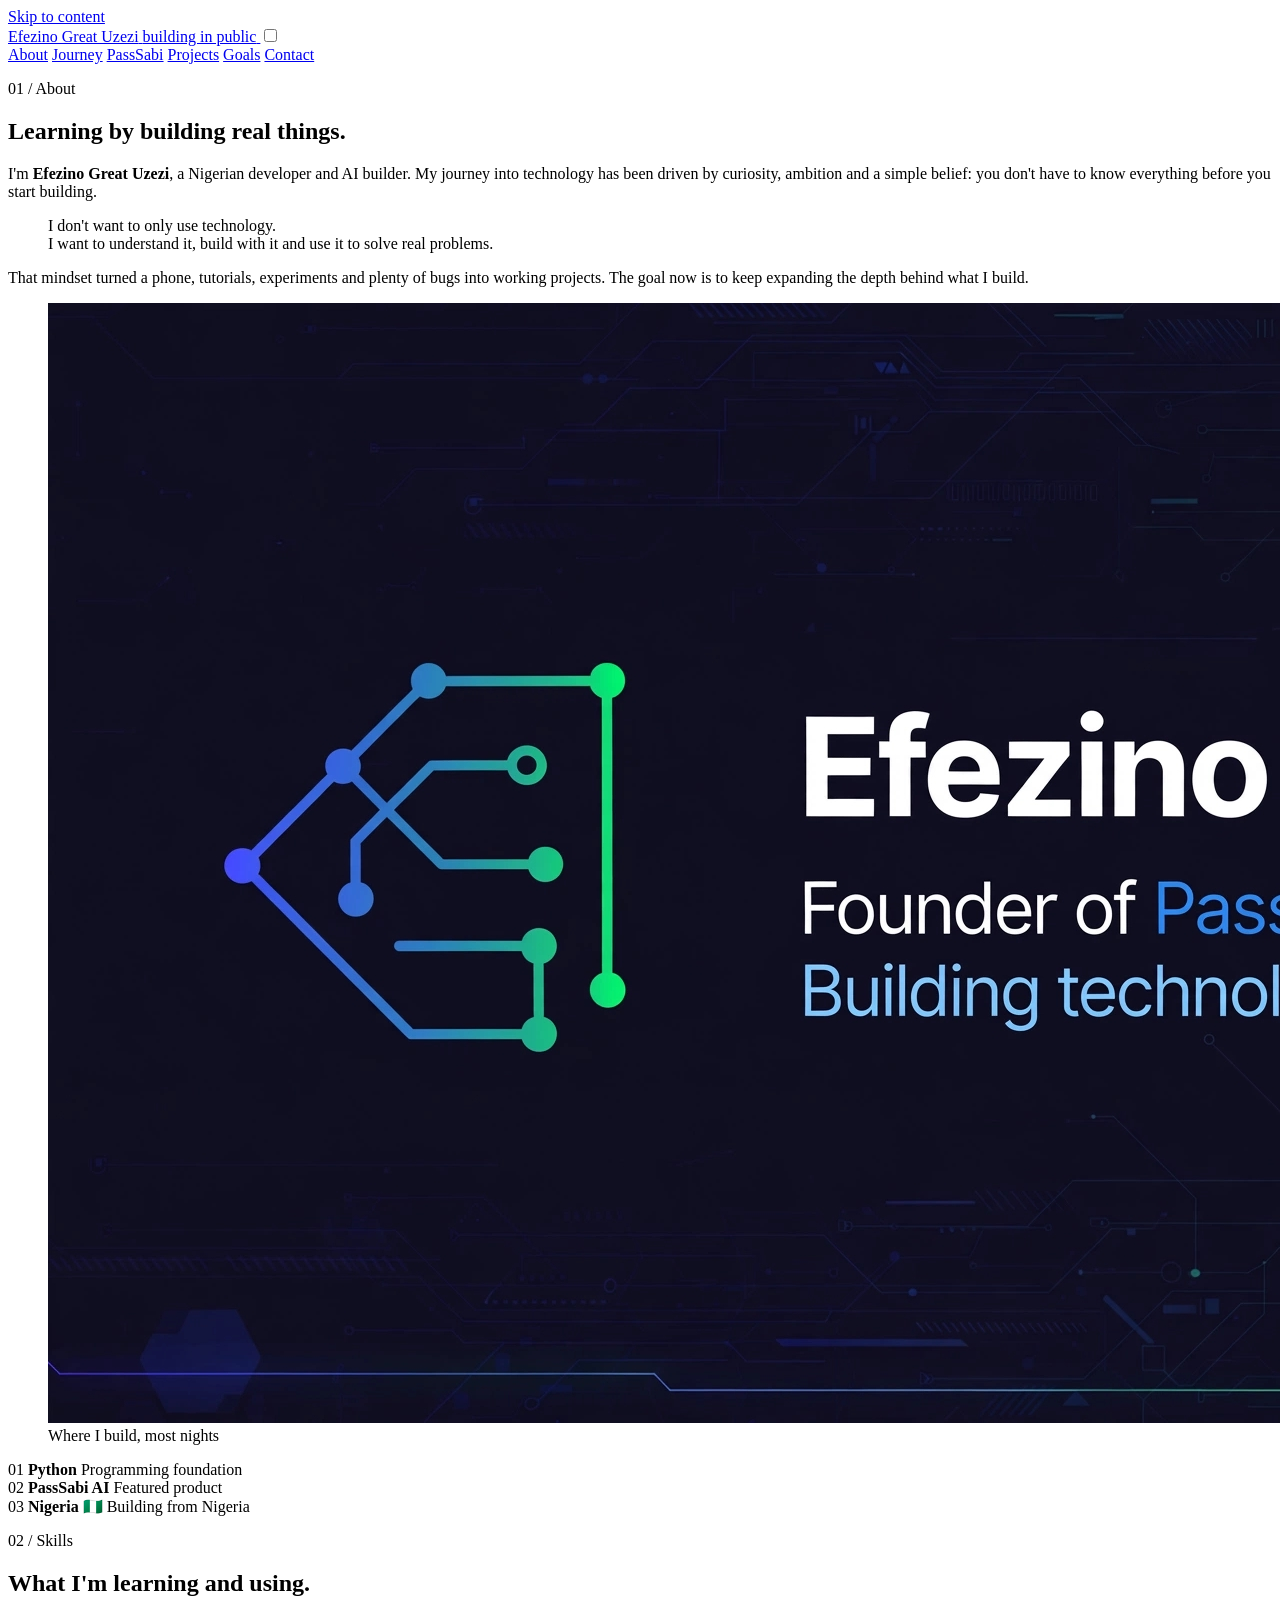
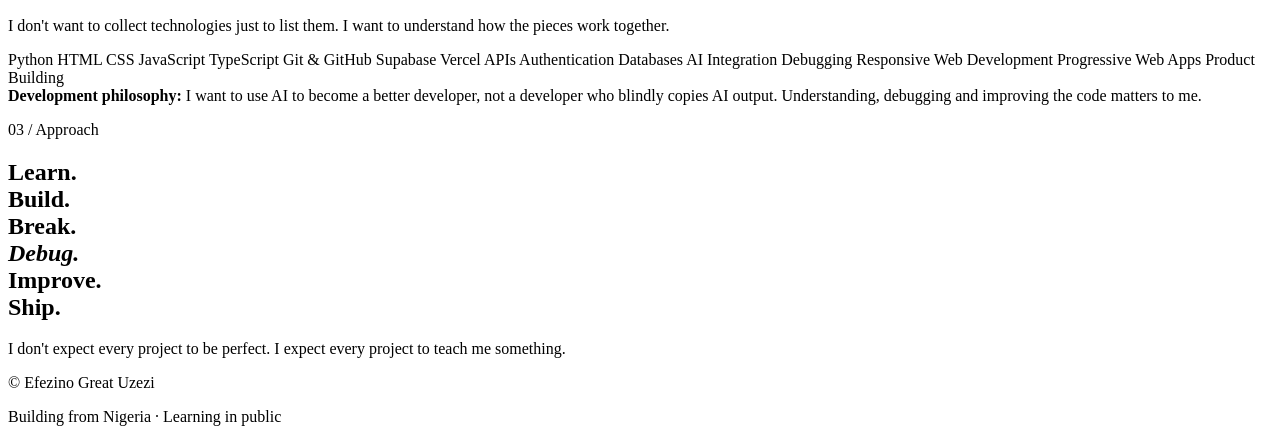
==== about.html @ 4ece75af "Add files via upload" ====
<!DOCTYPE html>
<html lang="en">
<head>
  <meta charset="UTF-8" />
  <meta name="viewport" content="width=device-width, initial-scale=1.0" />

  <title>About | Efezino Great Uzezi</title>

  <meta name="description" content="Who Efezino Great Uzezi is, what he's learning, and how he approaches building software." />
  <meta name="author" content="Efezino Great Uzezi" />
  <meta name="google-site-verification" content="Mf2dahPoH0BTtR7LbX8cLjKeB5iDqpVoZl4-OnSvenU" />

  <meta property="og:title" content="About | Efezino Great Uzezi" />
  <meta property="og:description" content="Who Efezino Great Uzezi is, what he's learning, and how he approaches building software." />
  <meta property="og:type" content="website" />

  <meta name="theme-color" content="#090a0a" />

  <link rel="icon" href="passsabi-icon.jpg" />

  <link rel="preconnect" href="https://fonts.googleapis.com" />
  <link rel="preconnect" href="https://fonts.gstatic.com" crossorigin />
  <link
    href="https://fonts.googleapis.com/css2?family=Inter:wght@400;500;600&family=Space+Grotesk:wght@500;600;700&display=swap"
    rel="stylesheet"
  />

  <!-- Global design system -->
  <link rel="stylesheet" href="css/variables.css" />
  <link rel="stylesheet" href="css/reset.css" />
  <link rel="stylesheet" href="css/base.css" />

  <!-- Component styles -->
  <link rel="stylesheet" href="css/header.css" />
  <link rel="stylesheet" href="css/hero.css" />
  <link rel="stylesheet" href="css/about.css" />
  <link rel="stylesheet" href="css/skills.css" />
  <link rel="stylesheet" href="css/journey.css" />
  <link rel="stylesheet" href="css/passsabi.css" />
  <link rel="stylesheet" href="css/projects.css" />
  <link rel="stylesheet" href="css/goals.css" />
  <link rel="stylesheet" href="css/philosophy.css" />
  <link rel="stylesheet" href="css/contact.css" />
  <link rel="stylesheet" href="css/footer.css" />
  <link rel="stylesheet" href="css/home.css" />
  <link rel="stylesheet" href="css/responsive.css" />
</head>
<body>
  <a class="skip-link" href="#main-content">Skip to content</a>

  <!-- ==================================================
       SITE HEADER
  =================================================== -->
  <header class="site-header">
    <div class="container header-inner">
      <a class="site-brand" href="index.html">
        <span class="site-brand__name">Efezino Great Uzezi</span>
        <span class="site-brand__status">building in public</span>
      </a>

      <input type="checkbox" id="nav-toggle" class="nav-toggle-input" />
      <label for="nav-toggle" class="menu-toggle" aria-label="Toggle navigation">
        <span></span><span></span>
      </label>

      <nav class="site-nav" aria-label="Primary navigation">
      <a href="about.html" class="is-active">About</a>
      <a href="journey.html">Journey</a>
      <a href="passsabi.html">PassSabi</a>
      <a href="projects.html">Projects</a>
      <a href="goals.html">Goals</a>
      <a href="contact.html">Contact</a>
      </nav>
    </div>
  </header>

  <main id="main-content">

    <section id="about" class="section about-section" aria-labelledby="about-title">
      <div class="container">
        <div class="section-heading">
          <p class="section-kicker">01 / About</p>
          <h2 id="about-title">Learning by building real things.</h2>
        </div>

        <div class="about__grid">
          <div class="about__copy">
            <p>
              I'm <strong>Efezino Great Uzezi</strong>, a Nigerian developer and AI builder.
              My journey into technology has been driven by curiosity, ambition and a simple belief:
              you don't have to know everything before you start building.
            </p>

            <blockquote>
              I don't want to only use technology.<br />
              I want to understand it, build with it and use it to solve real problems.
            </blockquote>

            <p>
              That mindset turned a phone, tutorials, experiments and plenty of bugs into working projects.
              The goal now is to keep expanding the depth behind what I build.
            </p>
          </div>

          <div class="about__side">
            <figure class="about__photo">
              <img src="banner.jpg" alt="Efezino's desk setup - laptop, keyboard and phone, where PassSabi AI gets built" />
              <figcaption>Where I build, most nights</figcaption>
            </figure>

            <div class="stats-grid" aria-label="Quick facts">
              <article class="stat-card">
                <span class="stat-card__number">01</span>
                <strong>Python</strong>
                <span>Programming foundation</span>
              </article>
              <article class="stat-card">
                <span class="stat-card__number">02</span>
                <strong>PassSabi AI</strong>
                <span>Featured product</span>
              </article>
              <article class="stat-card">
                <span class="stat-card__number">03</span>
                <strong>Nigeria 🇳🇬</strong>
                <span>Building from Nigeria</span>
              </article>
            </div>
          </div>
        </div>
      </div>
    </section>

    <section id="skills" class="section skills-section" aria-labelledby="skills-title">
      <div class="container">
        <div class="section-heading">
          <p class="section-kicker">02 / Skills</p>
          <h2 id="skills-title">What I'm learning and using.</h2>
          <p class="section-intro">
            I don't want to collect technologies just to list them. I want to understand how the pieces work together.
          </p>
        </div>

        <div class="skill-list">
          <span class="skill-tag">Python</span>
          <span class="skill-tag">HTML</span>
          <span class="skill-tag">CSS</span>
          <span class="skill-tag">JavaScript</span>
          <span class="skill-tag">TypeScript</span>
          <span class="skill-tag">Git &amp; GitHub</span>
          <span class="skill-tag">Supabase</span>
          <span class="skill-tag">Vercel</span>
          <span class="skill-tag">APIs</span>
          <span class="skill-tag">Authentication</span>
          <span class="skill-tag">Databases</span>
          <span class="skill-tag">AI Integration</span>
          <span class="skill-tag">Debugging</span>
          <span class="skill-tag">Responsive Web Development</span>
          <span class="skill-tag">Progressive Web Apps</span>
          <span class="skill-tag">Product Building</span>
        </div>

        <div class="learning-note">
          <strong>Development philosophy:</strong>
          I want to use AI to become a better developer, not a developer who blindly copies AI output.
          Understanding, debugging and improving the code matters to me.
        </div>
      </div>
    </section>

    <section id="philosophy" class="section philosophy-section" aria-labelledby="philosophy-title">
      <div class="container philosophy__inner">
        <p class="section-kicker">03 / Approach</p>
        <h2 id="philosophy-title" class="philosophy__quote">
          Learn.<br />
          <span>Build.</span><br />
          Break.<br />
          <em>Debug.</em><br />
          Improve.<br />
          <strong>Ship.</strong>
        </h2>
        <p class="philosophy__note">
          I don't expect every project to be perfect. I expect every project to teach me something.
        </p>
      </div>
    </section>
  </main>

  <!-- ==================================================
       FOOTER
  =================================================== -->
  <footer class="site-footer">
    <div class="container footer-inner">
      <p>&copy; <span data-current-year></span> Efezino Great Uzezi</p>
      <p>Building from Nigeria &middot; Learning in public</p>
    </div>
  </footer>

  <script src="js/main.js"></script>
</body>
</html>
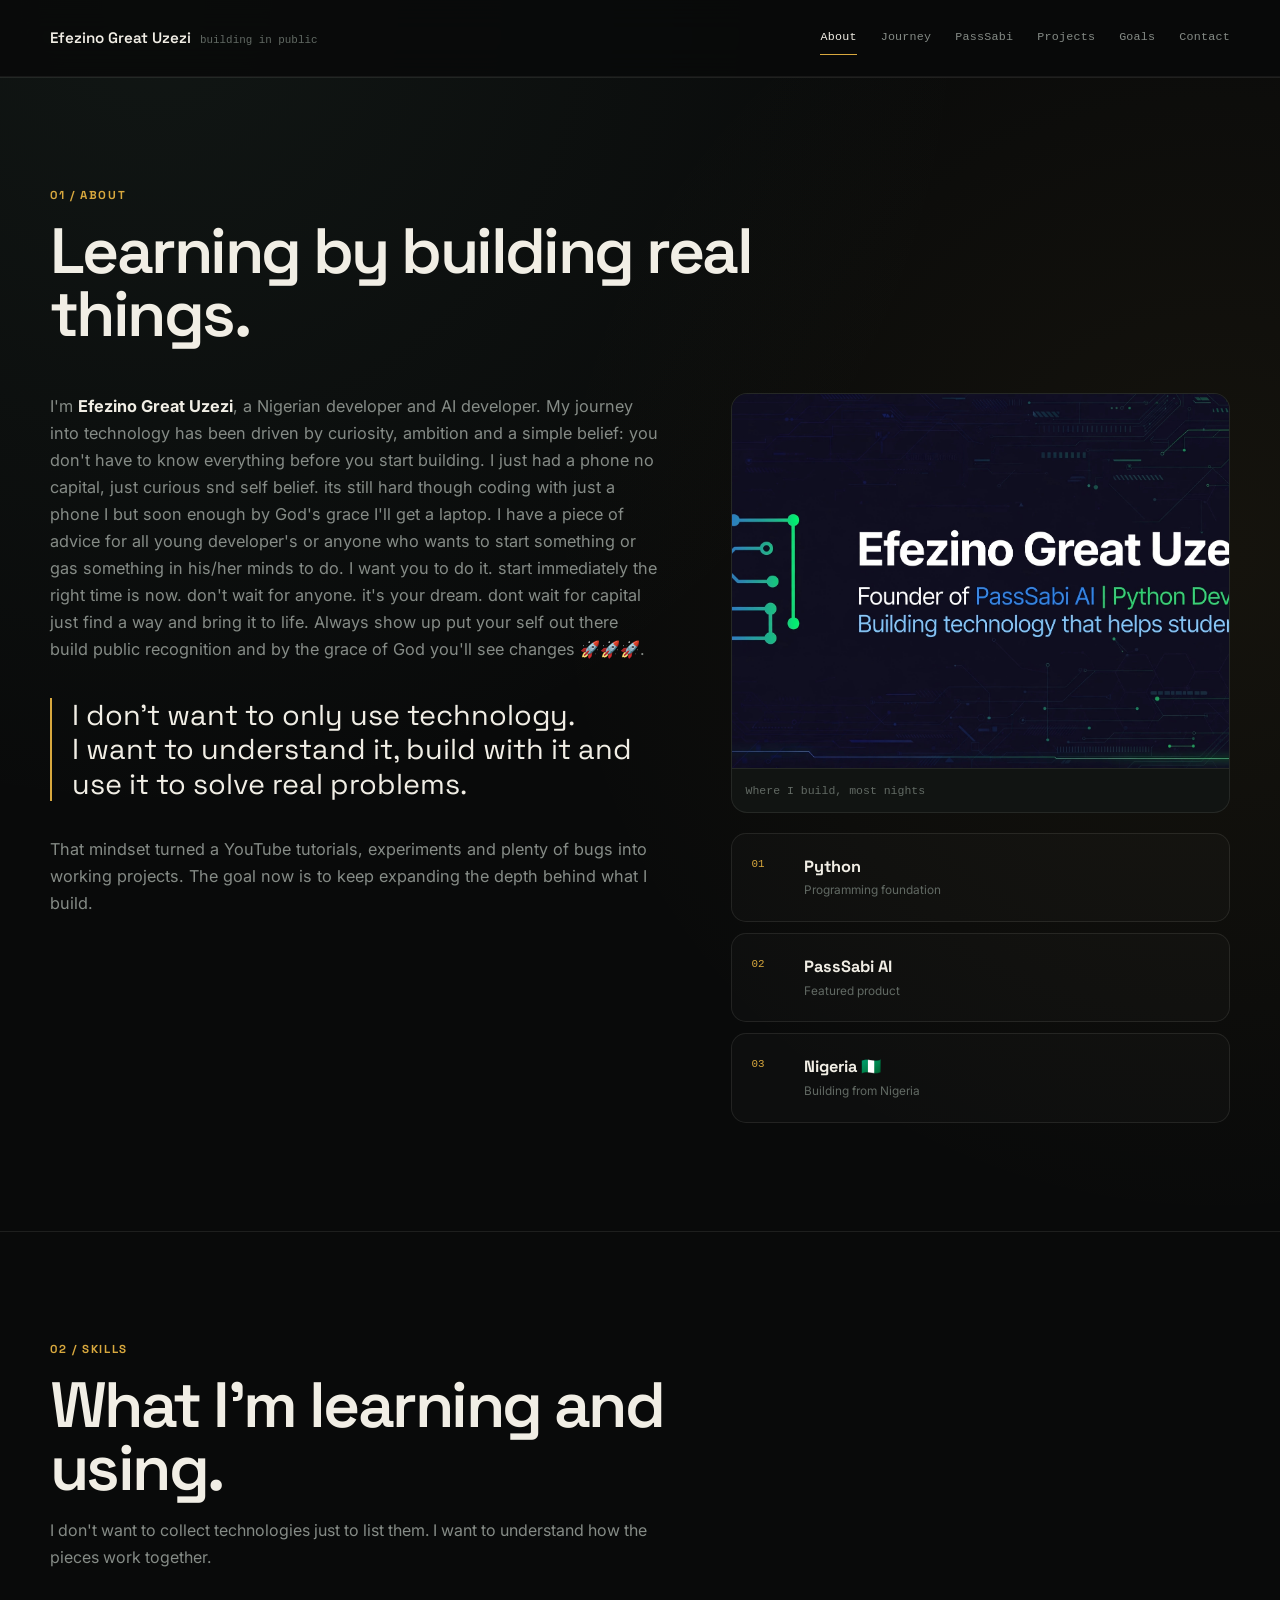
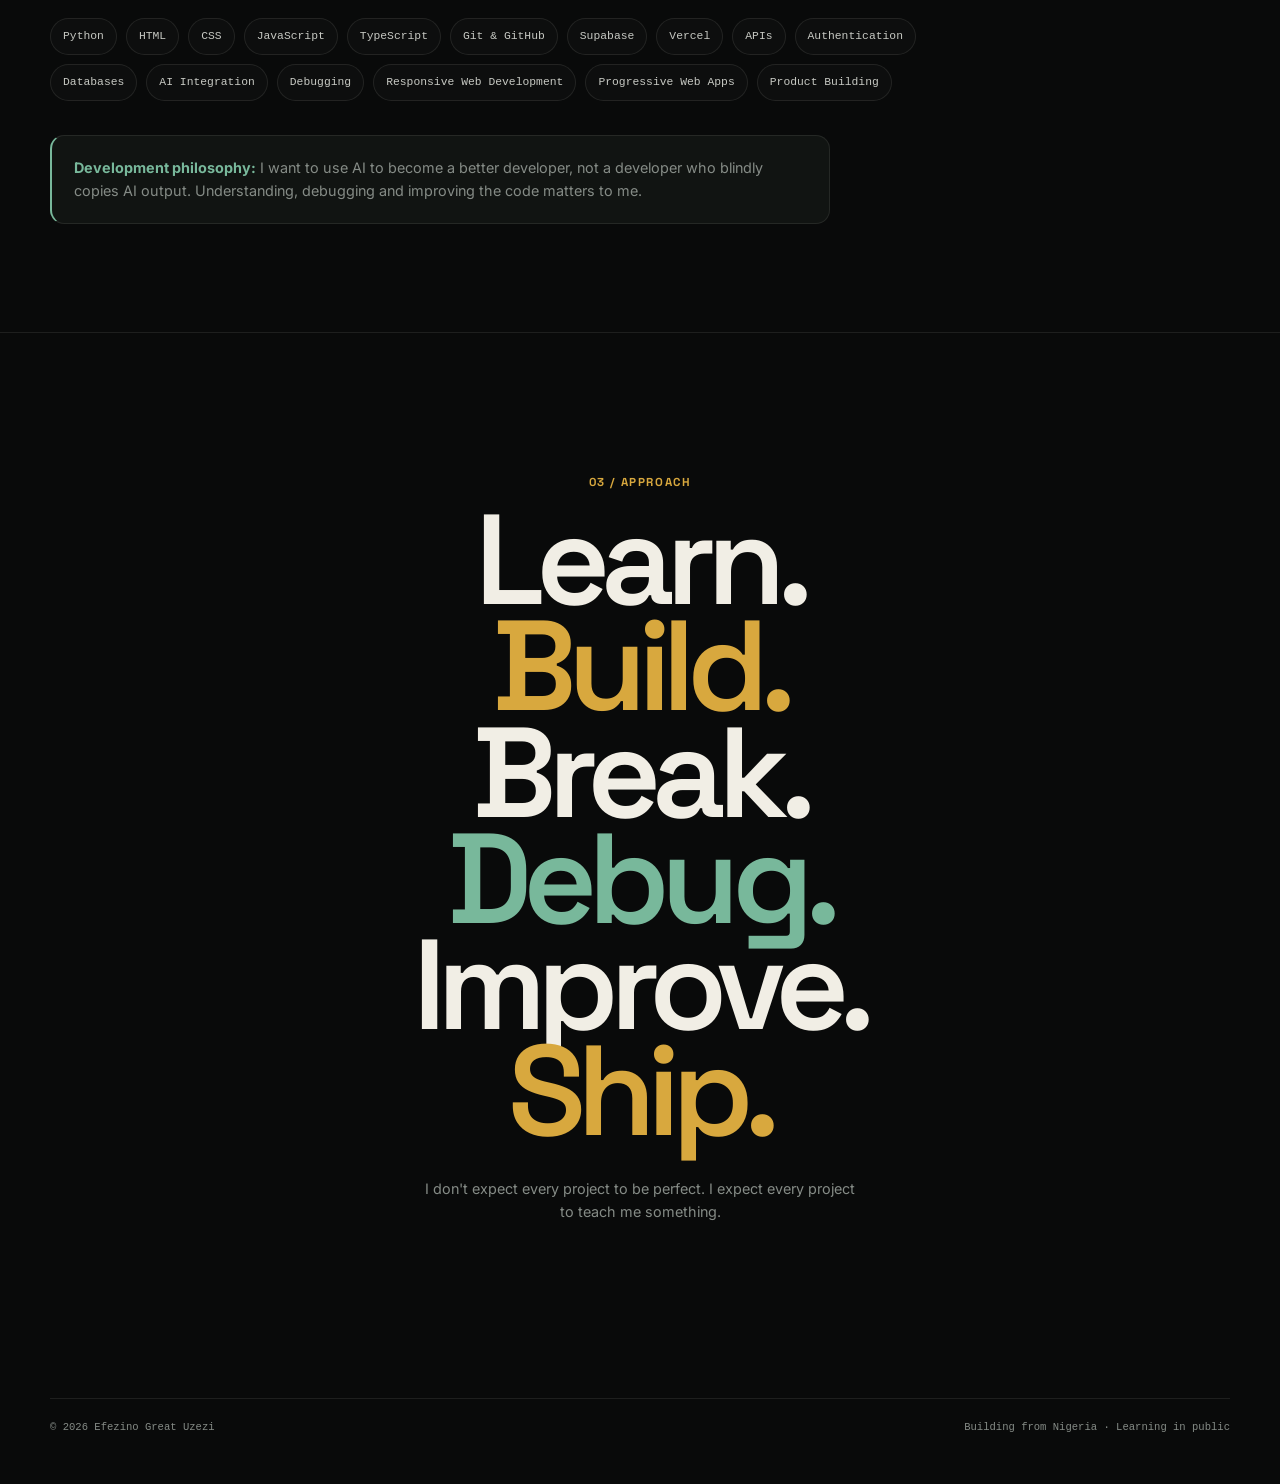
==== commit fee14b25: "Update about.html" ====
--- a/about.html
+++ b/about.html
@@ -86,9 +86,16 @@
         <div class="about__grid">
           <div class="about__copy">
             <p>
-              I'm <strong>Efezino Great Uzezi</strong>, a Nigerian developer and AI builder.
+              I'm <strong>Efezino Great Uzezi</strong>, a Nigerian developer and AI developer.
               My journey into technology has been driven by curiosity, ambition and a simple belief:
-              you don't have to know everything before you start building.
+              you don't have to know everything before you start building. I just had a phone no 
+              capital, just curious snd self belief. its still hard though coding with just a phone 
+              I but soon enough by God's grace I'll get a laptop. I have a piece of advice for all 
+              young developer's or anyone who wants to start something or gas something in his/her
+              minds to do. I want you to do it. start immediately the right time is now.
+              don't wait for anyone. it's your dream. dont wait for capital just find a way and
+              bring it to life. Always show up put your self out there build public recognition 
+              and by the grace of God you'll see changes 🚀🚀🚀.
             </p>
 
             <blockquote>
@@ -97,7 +104,7 @@
             </blockquote>
 
             <p>
-              That mindset turned a phone, tutorials, experiments and plenty of bugs into working projects.
+              That mindset turned a YouTube tutorials, experiments and plenty of bugs into working projects.
               The goal now is to keep expanding the depth behind what I build.
             </p>
           </div>
--- a/css/variables.css
+++ b/css/variables.css
@@ -0,0 +1,31 @@
+:root {
+  --bg: #090a0a;
+  --bg-soft: #0d0f0e;
+  --surface: #111412;
+  --surface-2: #171a18;
+  --surface-3: #1c211e;
+
+  --text: #f1eee5;
+  --text-soft: #c7c9c3;
+  --muted: #858b86;
+  --muted-2: #626a64;
+
+  --accent: #d8a83e;
+  --accent-bright: #e8bc5a;
+  --accent-soft: rgba(216, 168, 62, 0.12);
+  --green: #78b89b;
+  --green-soft: rgba(120, 184, 155, 0.12);
+
+  --border: rgba(241, 238, 229, 0.09);
+  --border-strong: rgba(241, 238, 229, 0.16);
+  --shadow: rgba(0, 0, 0, 0.45);
+
+  --container: 1180px;
+  --gutter: 28px;
+  --radius-sm: 10px;
+  --radius-md: 16px;
+  --radius-lg: 24px;
+  --radius-xl: 32px;
+
+  --ease: cubic-bezier(0.22, 1, 0.36, 1);
+}
--- a/css/base.css
+++ b/css/base.css
@@ -0,0 +1,204 @@
+body {
+  min-width: 320px;
+  overflow-x: hidden;
+  background:
+    radial-gradient(circle at 12% 0%, rgba(120, 184, 155, 0.07), transparent 25%),
+    radial-gradient(circle at 95% 18%, rgba(216, 168, 62, 0.06), transparent 24%),
+    var(--bg);
+  color: var(--text);
+  font-family: "Inter", sans-serif;
+  line-height: 1.65;
+  -webkit-font-smoothing: antialiased;
+  text-rendering: optimizeLegibility;
+}
+
+body::before {
+  content: "";
+  position: fixed;
+  inset: 0;
+  pointer-events: none;
+  opacity: 0.035;
+  background-image:
+    linear-gradient(rgba(255, 255, 255, 0.08) 1px, transparent 1px),
+    linear-gradient(90deg, rgba(255, 255, 255, 0.08) 1px, transparent 1px);
+  background-size: 42px 42px;
+  mask-image: linear-gradient(to bottom, black, transparent 70%);
+  z-index: -1;
+}
+
+body,
+button,
+a {
+  cursor: default;
+}
+
+a,
+button {
+  cursor: pointer;
+}
+
+h1,
+h2,
+h3,
+h4,
+.site-brand__name,
+.section-kicker,
+.eyebrow,
+.hero__role,
+.project-label,
+.roadmap-card span,
+.project-card__number,
+.philosophy__quote {
+  font-family: "Space Grotesk", sans-serif;
+}
+
+h1,
+h2,
+h3,
+h4 {
+  color: var(--text);
+  font-weight: 600;
+  letter-spacing: -0.04em;
+}
+
+p {
+  color: var(--muted);
+}
+
+.container {
+  width: min(calc(100% - (var(--gutter) * 2)), var(--container));
+  margin-inline: auto;
+}
+
+.section {
+  position: relative;
+  padding-block: 108px;
+  border-top: 1px solid var(--border);
+}
+
+.section-heading {
+  max-width: 760px;
+  margin-bottom: 48px;
+}
+
+.section-kicker {
+  margin-bottom: 15px;
+  color: var(--accent);
+  font-size: 0.72rem;
+  font-weight: 700;
+  letter-spacing: 0.14em;
+  text-transform: uppercase;
+}
+
+.section-heading h2 {
+  font-size: clamp(2.2rem, 5vw, 4.5rem);
+  line-height: 0.98;
+}
+
+.section-intro {
+  max-width: 62ch;
+  margin-top: 18px;
+  font-size: 1rem;
+}
+
+.button-row {
+  display: flex;
+  flex-wrap: wrap;
+  gap: 12px;
+  margin-top: 30px;
+}
+
+.button {
+  display: inline-flex;
+  min-height: 48px;
+  align-items: center;
+  justify-content: center;
+  padding: 0 19px;
+  border: 1px solid transparent;
+  border-radius: 12px;
+  text-decoration: none;
+  font-size: 0.88rem;
+  font-weight: 600;
+  transition:
+    transform 180ms var(--ease),
+    border-color 180ms ease,
+    background 180ms ease,
+    color 180ms ease;
+}
+
+.button:hover {
+  transform: translateY(-2px);
+}
+
+.button--primary {
+  background: var(--accent);
+  color: #161107;
+}
+
+.button--primary:hover {
+  background: var(--accent-bright);
+}
+
+.button--ghost {
+  border-color: var(--border-strong);
+  color: var(--text-soft);
+  background: rgba(255, 255, 255, 0.015);
+}
+
+.button--ghost:hover {
+  border-color: rgba(241, 238, 229, 0.3);
+  color: var(--text);
+  background: rgba(255, 255, 255, 0.03);
+}
+
+.skip-link {
+  position: fixed;
+  top: 12px;
+  left: 12px;
+  z-index: 1000;
+  transform: translateY(-150%);
+  padding: 10px 14px;
+  border-radius: 10px;
+  background: var(--accent);
+  color: #161107;
+  text-decoration: none;
+  font-weight: 700;
+  transition: transform 180ms ease;
+}
+
+.skip-link:focus {
+  transform: translateY(0);
+}
+
+.reveal {
+  opacity: 0;
+  transform: translateY(16px);
+  animation: reveal-up 800ms var(--ease) forwards;
+}
+
+.reveal--delay {
+  animation-delay: 120ms;
+}
+
+@keyframes reveal-up {
+  to {
+    opacity: 1;
+    transform: translateY(0);
+  }
+}
+
+@media (prefers-reduced-motion: reduce) {
+  html {
+    scroll-behavior: auto;
+  }
+
+  .reveal {
+    opacity: 1;
+    transform: none;
+    animation: none;
+  }
+
+  .button {
+    transition: none;
+  }
+}
--- a/css/header.css
+++ b/css/header.css
@@ -0,0 +1,145 @@
+/* ==================================================
+   SITE HEADER
+   Nav uses a checkbox + label (no JavaScript) so the
+   mobile menu can never break due to a script failing
+   to load.
+================================================== */
+
+.site-header {
+  position: sticky;
+  top: 0;
+  z-index: 100;
+  border-bottom: 1px solid rgba(241, 238, 229, 0.06);
+  background: rgba(9, 10, 10, 0.86);
+  backdrop-filter: blur(16px);
+}
+
+.header-inner {
+  position: relative;
+  min-height: 76px;
+  display: flex;
+  flex-wrap: wrap;
+  align-items: center;
+  justify-content: space-between;
+  gap: 14px 20px;
+  padding-block: 14px;
+}
+
+.site-brand {
+  display: inline-flex;
+  min-width: 0;
+  align-items: baseline;
+  gap: 9px;
+  color: var(--text);
+  text-decoration: none;
+}
+
+.site-brand__name {
+  font-size: 0.95rem;
+  font-weight: 600;
+  white-space: nowrap;
+}
+
+.site-brand__status {
+  color: var(--muted-2);
+  font-family: ui-monospace, SFMono-Regular, Menlo, monospace;
+  font-size: 0.68rem;
+  white-space: nowrap;
+}
+
+.site-nav {
+  display: flex;
+  align-items: center;
+  gap: 24px;
+}
+
+.site-nav a {
+  position: relative;
+  color: var(--muted);
+  text-decoration: none;
+  font-family: ui-monospace, SFMono-Regular, Menlo, monospace;
+  font-size: 0.73rem;
+  letter-spacing: 0.02em;
+  transition: color 180ms ease;
+  white-space: nowrap;
+}
+
+.site-nav a::after {
+  content: "";
+  position: absolute;
+  right: 0;
+  bottom: -7px;
+  left: 0;
+  height: 1px;
+  transform: scaleX(0);
+  transform-origin: left;
+  background: var(--accent);
+  transition: transform 180ms var(--ease);
+}
+
+.site-nav a:hover,
+.site-nav a.is-active {
+  color: var(--text);
+}
+
+.site-nav a:hover::after,
+.site-nav a.is-active::after {
+  transform: scaleX(1);
+}
+
+/* Checkbox driving the mobile menu — visually hidden,
+   still focusable/operable for keyboard + screen readers. */
+.nav-toggle-input {
+  position: absolute;
+  width: 1px;
+  height: 1px;
+  overflow: hidden;
+  clip: rect(0, 0, 0, 0);
+  white-space: nowrap;
+}
+
+.menu-toggle {
+  display: none;
+  align-items: center;
+  justify-content: center;
+  width: 44px;
+  height: 44px;
+  border: 1px solid var(--border-strong);
+  border-radius: 10px;
+  background: var(--surface);
+  cursor: pointer;
+}
+
+.menu-toggle span {
+  display: block;
+  width: 18px;
+  height: 1px;
+  background: var(--text);
+  transition: transform 180ms var(--ease), opacity 180ms ease;
+}
+
+.menu-toggle span + span {
+  margin-top: 5px;
+}
+
+.nav-toggle-input:focus-visible + .menu-toggle {
+  outline: 2px solid var(--accent);
+  outline-offset: 2px;
+}
+
+/* Shown only on the homepage. "Home" has no nav link of its own,
+   so this gives the same current-page indicator the other six
+   nav items already get via .site-nav a.is-active. */
+.site-brand.is-home {
+  position: relative;
+}
+
+.site-brand.is-home::after {
+  content: "";
+  position: absolute;
+  right: 0;
+  bottom: -9px;
+  left: 0;
+  height: 1px;
+  background: var(--accent);
+}
--- a/css/hero.css
+++ b/css/hero.css
@@ -0,0 +1,151 @@
+.hero {
+  min-height: calc(100vh - 76px);
+  display: flex;
+  align-items: center;
+  padding-block: 88px 110px;
+}
+
+.hero__grid {
+  display: grid;
+  grid-template-columns: minmax(0, 1.1fr) minmax(340px, 0.9fr);
+  gap: clamp(50px, 8vw, 110px);
+  align-items: center;
+}
+
+.eyebrow {
+  display: inline-flex;
+  align-items: center;
+  gap: 9px;
+  margin-bottom: 22px;
+  color: var(--muted);
+  font-size: 0.72rem;
+  font-weight: 600;
+  letter-spacing: 0.13em;
+  text-transform: uppercase;
+}
+
+.eyebrow__dot {
+  width: 7px;
+  height: 7px;
+  border-radius: 999px;
+  background: var(--green);
+  box-shadow: 0 0 0 5px var(--green-soft);
+}
+
+.hero__title {
+  max-width: 900px;
+  font-size: clamp(4rem, 9vw, 8.4rem);
+  line-height: 0.88;
+}
+
+.hero__title span {
+  color: var(--accent);
+}
+
+.hero__role {
+  margin-top: 24px;
+  color: var(--green);
+  font-size: clamp(0.9rem, 2vw, 1.08rem);
+  font-weight: 500;
+}
+
+.hero__lede {
+  max-width: 63ch;
+  margin-top: 17px;
+  font-size: 1.02rem;
+}
+
+.hero__visual {
+  justify-self: end;
+  width: min(100%, 430px);
+}
+
+.hero__label {
+  margin-bottom: 11px;
+  color: var(--muted-2);
+  font-family: ui-monospace, SFMono-Regular, Menlo, monospace;
+  font-size: 0.64rem;
+  letter-spacing: 0.14em;
+}
+
+.device-card {
+  position: relative;
+  overflow: hidden;
+  border: 1px solid var(--border-strong);
+  border-radius: 26px;
+  background:
+    linear-gradient(155deg, rgba(255, 255, 255, 0.045), transparent 42%),
+    var(--surface);
+  box-shadow: 0 30px 90px -36px var(--shadow);
+  transform: rotate(1.5deg);
+}
+
+.device-card::before {
+  content: "";
+  position: absolute;
+  inset: 0;
+  background: radial-gradient(circle at 95% 5%, rgba(216, 168, 62, 0.12), transparent 28%);
+  pointer-events: none;
+}
+
+.device-card__topbar,
+.device-card__footer {
+  display: flex;
+  align-items: center;
+  justify-content: space-between;
+  gap: 12px;
+  padding: 16px 18px;
+  border-bottom: 1px solid var(--border);
+  font-family: ui-monospace, SFMono-Regular, Menlo, monospace;
+  font-size: 0.67rem;
+}
+
+.device-card__footer {
+  border-top: 1px solid var(--border);
+  border-bottom: 0;
+  color: var(--muted);
+}
+
+.device-card__dot {
+  width: 8px;
+  height: 8px;
+  margin-right: auto;
+  border-radius: 50%;
+  background: var(--green);
+  box-shadow: 0 0 12px rgba(120, 184, 155, 0.4);
+}
+
+.device-card__live {
+  color: var(--accent);
+}
+
+.device-card__screen {
+  min-height: 390px;
+  display: flex;
+  flex-direction: column;
+  justify-content: center;
+  gap: 11px;
+  padding: 34px 24px;
+  background:
+    linear-gradient(rgba(255, 255, 255, 0.02) 1px, transparent 1px),
+    var(--surface-2);
+  background-size: 100% 42px;
+}
+
+.chat-message {
+  width: fit-content;
+  max-width: 83%;
+  padding: 11px 13px;
+  border: 1px solid var(--border);
+  border-radius: 14px;
+  background: var(--surface-3);
+  color: var(--text-soft);
+  font-size: 0.78rem;
+}
+
+.chat-message--user {
+  margin-left: auto;
+  border-color: rgba(216, 168, 62, 0.28);
+  background: var(--accent-soft);
+  color: var(--accent-bright);
+}
--- a/css/about.css
+++ b/css/about.css
@@ -0,0 +1,92 @@
+.about__grid {
+  display: grid;
+  grid-template-columns: minmax(0, 1.1fr) minmax(320px, 0.9fr);
+  gap: 70px;
+  align-items: start;
+}
+
+.about__copy p {
+  max-width: 66ch;
+  font-size: 1.02rem;
+}
+
+.about__copy p + p {
+  margin-top: 20px;
+}
+
+.about__copy strong {
+  color: var(--text);
+}
+
+.about__copy blockquote {
+  max-width: 58ch;
+  margin: 35px 0;
+  padding-left: 20px;
+  border-left: 2px solid var(--accent);
+  color: var(--text);
+  font-family: "Space Grotesk", sans-serif;
+  font-size: clamp(1.3rem, 2.5vw, 1.8rem);
+  line-height: 1.2;
+}
+
+.about__side {
+  display: grid;
+  gap: 20px;
+}
+
+.about__photo {
+  margin: 0;
+  overflow: hidden;
+  border: 1px solid var(--border);
+  border-radius: 16px;
+  background: var(--surface);
+}
+
+.about__photo img {
+  display: block;
+  width: 100%;
+  aspect-ratio: 4 / 3;
+  object-fit: cover;
+}
+
+.about__photo figcaption {
+  padding: 12px 14px;
+  border-top: 1px solid var(--border);
+  color: var(--muted-2);
+  font-family: ui-monospace, SFMono-Regular, Menlo, monospace;
+  font-size: 0.72rem;
+}
+
+.stats-grid {
+  display: grid;
+  gap: 11px;
+}
+
+.stat-card {
+  display: grid;
+  grid-template-columns: 38px 1fr;
+  column-gap: 14px;
+  row-gap: 1px;
+  padding: 20px;
+  border: 1px solid var(--border);
+  border-radius: 15px;
+  background: rgba(255, 255, 255, 0.018);
+}
+
+.stat-card__number {
+  grid-row: 1 / span 2;
+  color: var(--accent);
+  font-family: ui-monospace, SFMono-Regular, Menlo, monospace;
+  font-size: 0.68rem;
+  padding-top: 2px;
+}
+
+.stat-card strong {
+  font-family: "Space Grotesk", sans-serif;
+  font-size: 1.02rem;
+}
+
+.stat-card > span:last-child {
+  color: var(--muted-2);
+  font-size: 0.74rem;
+}
--- a/css/skills.css
+++ b/css/skills.css
@@ -0,0 +1,42 @@
+.skill-list {
+  display: flex;
+  flex-wrap: wrap;
+  gap: 9px;
+  max-width: 920px;
+}
+
+.skill-tag {
+  padding: 8px 12px;
+  border: 1px solid var(--border);
+  border-radius: 999px;
+  background: rgba(255, 255, 255, 0.018);
+  color: var(--text-soft);
+  font-family: ui-monospace, SFMono-Regular, Menlo, monospace;
+  font-size: 0.71rem;
+  transition:
+    border-color 180ms ease,
+    color 180ms ease,
+    background 180ms ease;
+}
+
+.skill-tag:hover {
+  border-color: rgba(216, 168, 62, 0.38);
+  background: var(--accent-soft);
+  color: var(--accent-bright);
+}
+
+.learning-note {
+  max-width: 780px;
+  margin-top: 34px;
+  padding: 20px 22px;
+  border: 1px solid var(--border);
+  border-left: 2px solid var(--green);
+  border-radius: 14px;
+  background: var(--surface);
+  color: var(--muted);
+  font-size: 0.9rem;
+}
+
+.learning-note strong {
+  color: var(--green);
+}
--- a/css/journey.css
+++ b/css/journey.css
@@ -0,0 +1,80 @@
+.journey__photo {
+  max-width: 380px;
+  margin: 0 0 36px;
+  overflow: hidden;
+  border: 1px solid var(--border);
+  border-radius: 16px;
+  background: var(--surface);
+}
+
+.journey__photo img {
+  display: block;
+  width: 100%;
+}
+
+.journey__photo figcaption {
+  padding: 11px 14px;
+  border-top: 1px solid var(--border);
+  color: var(--muted-2);
+  font-family: ui-monospace, SFMono-Regular, Menlo, monospace;
+  font-size: 0.7rem;
+}
+
+.timeline {
+  position: relative;
+  max-width: 900px;
+}
+
+.timeline::before {
+  content: "";
+  position: absolute;
+  top: 6px;
+  bottom: 6px;
+  left: 19px;
+  width: 1px;
+  background: var(--border);
+}
+
+.timeline-item {
+  position: relative;
+  display: grid;
+  grid-template-columns: 40px 1fr;
+  gap: 22px;
+  padding-bottom: 40px;
+}
+
+.timeline-item:last-child {
+  padding-bottom: 0;
+}
+
+.timeline-item__number {
+  position: relative;
+  z-index: 1;
+  width: 40px;
+  height: 40px;
+  display: grid;
+  place-items: center;
+  border: 1px solid rgba(216, 168, 62, 0.28);
+  border-radius: 50%;
+  background: var(--bg-soft);
+  color: var(--accent);
+  font-family: ui-monospace, SFMono-Regular, Menlo, monospace;
+  font-size: 0.68rem;
+}
+
+.timeline-item h3 {
+  margin-top: 1px;
+  font-size: 1.05rem;
+  letter-spacing: -0.02em;
+}
+
+.timeline-item p {
+  max-width: 65ch;
+  margin-top: 8px;
+  font-size: 0.9rem;
+}
+
+.timeline--project .timeline-item__number {
+  border-color: rgba(120, 184, 155, 0.25);
+  color: var(--green);
+}
--- a/css/passsabi.css
+++ b/css/passsabi.css
@@ -0,0 +1,186 @@
+.featured-project {
+  position: relative;
+  display: grid;
+  grid-template-columns: minmax(0, 1fr) 260px;
+  gap: 40px;
+  padding: 38px;
+  overflow: hidden;
+  border: 1px solid var(--border-strong);
+  border-radius: var(--radius-lg);
+  background:
+    radial-gradient(circle at 90% 10%, rgba(120, 184, 155, 0.10), transparent 23%),
+    linear-gradient(145deg, #121614, #0c0f0e);
+}
+
+.featured-project::after {
+  content: "";
+  position: absolute;
+  right: -80px;
+  bottom: -100px;
+  width: 280px;
+  height: 280px;
+  border-radius: 50%;
+  background: radial-gradient(circle, rgba(216, 168, 62, 0.12), transparent 68%);
+  pointer-events: none;
+}
+
+.featured-project__content {
+  position: relative;
+  z-index: 1;
+}
+
+.project-label {
+  color: var(--green);
+  font-size: 0.68rem;
+  font-weight: 700;
+  letter-spacing: 0.11em;
+}
+
+.featured-project h3 {
+  margin-top: 12px;
+  font-size: clamp(2.2rem, 5vw, 4rem);
+  line-height: 0.95;
+}
+
+.featured-project h3 + p {
+  margin-top: 10px;
+  color: var(--accent-bright);
+  font-family: "Space Grotesk", sans-serif;
+}
+
+.featured-project__content > p:not(.project-label) {
+  max-width: 64ch;
+  margin-top: 15px;
+}
+
+.skill-list--compact {
+  margin-top: 24px;
+}
+
+.featured-project__mark {
+  display: grid;
+  place-items: center;
+  align-self: center;
+  min-height: 220px;
+  padding: 24px;
+  border: 1px solid rgba(216, 168, 62, 0.2);
+  border-radius: 24px;
+  background:
+    radial-gradient(circle at 30% 25%, rgba(120, 184, 155, 0.18), transparent 32%),
+    linear-gradient(145deg, rgba(216, 168, 62, 0.08), transparent 60%),
+    var(--surface-2);
+}
+
+.featured-project__mark img {
+  width: 140px;
+  height: 140px;
+  object-fit: cover;
+  border-radius: 22px;
+  box-shadow: 0 20px 45px rgba(0, 0, 0, 0.35);
+}
+
+.showcase-grid {
+  display: grid;
+  grid-template-columns: repeat(2, minmax(0, 1fr));
+  gap: 20px;
+  margin-top: 26px;
+}
+
+.showcase-card {
+  margin: 0;
+}
+
+.showcase-card__image-wrap {
+  overflow: hidden;
+  padding: 8px;
+  border: 1px solid var(--border-strong);
+  border-radius: 22px;
+  background: var(--surface);
+  box-shadow: 0 24px 60px -36px var(--shadow);
+}
+
+.showcase-card img {
+  width: 100%;
+  height: auto;
+  border-radius: 15px;
+  transition: transform 600ms var(--ease);
+}
+
+.showcase-card:hover img {
+  transform: scale(1.018);
+}
+
+.showcase-card figcaption {
+  display: flex;
+  flex-direction: column;
+  gap: 3px;
+  margin-top: 12px;
+}
+
+.showcase-card figcaption strong {
+  color: var(--text);
+  font-family: "Space Grotesk", sans-serif;
+  font-size: 0.92rem;
+}
+
+.showcase-card figcaption span {
+  color: var(--muted-2);
+  font-size: 0.76rem;
+}
+
+.roadmap-block {
+  margin-top: 64px;
+}
+
+.roadmap-block__heading h3 {
+  margin-top: 6px;
+  font-size: 1.5rem;
+}
+
+.roadmap-grid {
+  display: grid;
+  grid-template-columns: repeat(2, minmax(0, 1fr));
+  gap: 12px;
+  margin-top: 23px;
+}
+
+.roadmap-card {
+  padding: 22px;
+  border: 1px solid var(--border);
+  border-radius: 15px;
+  background: rgba(255, 255, 255, 0.018);
+}
+
+.roadmap-card span {
+  display: inline-block;
+  color: var(--muted-2);
+  font-size: 0.64rem;
+  font-weight: 700;
+  letter-spacing: 0.12em;
+}
+
+.roadmap-card h4 {
+  margin-top: 13px;
+  font-size: 1rem;
+}
+
+.roadmap-card p {
+  margin-top: 7px;
+  font-size: 0.82rem;
+}
+
+.roadmap-card--shipped {
+  border-color: rgba(120, 184, 155, 0.22);
+}
+
+.roadmap-card--shipped span {
+  color: var(--green);
+}
+
+.roadmap-card--progress {
+  border-color: rgba(216, 168, 62, 0.22);
+}
+
+.roadmap-card--progress span {
+  color: var(--accent);
+}
--- a/css/projects.css
+++ b/css/projects.css
@@ -0,0 +1,58 @@
+.projects-grid {
+  display: grid;
+  grid-template-columns: repeat(3, minmax(0, 1fr));
+  gap: 12px;
+}
+
+.project-card {
+  display: flex;
+  min-height: 290px;
+  flex-direction: column;
+  justify-content: space-between;
+  padding: 25px;
+  border: 1px solid var(--border);
+  border-radius: 17px;
+  background: rgba(255, 255, 255, 0.016);
+  transition:
+    transform 200ms var(--ease),
+    border-color 200ms ease,
+    background 200ms ease;
+}
+
+.project-card:hover {
+  transform: translateY(-5px);
+  border-color: var(--border-strong);
+  background: rgba(255, 255, 255, 0.025);
+}
+
+.project-card__number {
+  color: var(--accent);
+  font-size: 0.66rem;
+  font-weight: 700;
+  letter-spacing: 0.11em;
+}
+
+.project-card h3 {
+  margin-top: 16px;
+  font-size: 1.35rem;
+}
+
+.project-card p:not(.project-card__number) {
+  margin-top: 9px;
+  font-size: 0.84rem;
+}
+
+.project-card a {
+  display: inline-flex;
+  align-items: center;
+  gap: 6px;
+  margin-top: 24px;
+  color: var(--green);
+  text-decoration: none;
+  font-size: 0.78rem;
+  font-weight: 600;
+}
+
+.project-card a:hover {
+  color: var(--text);
+}
--- a/css/goals.css
+++ b/css/goals.css
@@ -0,0 +1,30 @@
+.goals-grid {
+  display: grid;
+  grid-template-columns: repeat(2, minmax(0, 1fr));
+  gap: 12px;
+}
+
+.goal-card {
+  min-height: 190px;
+  padding: 24px;
+  border: 1px solid var(--border);
+  border-radius: 16px;
+  background: var(--surface);
+}
+
+.goal-card span {
+  color: var(--accent);
+  font-family: ui-monospace, SFMono-Regular, Menlo, monospace;
+  font-size: 0.65rem;
+}
+
+.goal-card h3 {
+  margin-top: 14px;
+  font-size: 1.08rem;
+}
+
+.goal-card p {
+  max-width: 48ch;
+  margin-top: 8px;
+  font-size: 0.84rem;
+}
--- a/css/philosophy.css
+++ b/css/philosophy.css
@@ -0,0 +1,36 @@
+.philosophy-section {
+  overflow: hidden;
+  padding-block: 140px;
+}
+
+.philosophy__inner {
+  text-align: center;
+}
+
+.philosophy__quote {
+  max-width: 980px;
+  margin-inline: auto;
+  font-size: clamp(3.6rem, 10vw, 8.4rem);
+  line-height: 0.83;
+  letter-spacing: -0.07em;
+}
+
+.philosophy__quote span {
+  color: var(--accent);
+}
+
+.philosophy__quote em {
+  color: var(--green);
+  font-style: normal;
+}
+
+.philosophy__quote strong {
+  color: var(--accent);
+  font-weight: inherit;
+}
+
+.philosophy__note {
+  max-width: 48ch;
+  margin: 32px auto 0;
+  font-size: 0.9rem;
+}
--- a/css/contact.css
+++ b/css/contact.css
@@ -0,0 +1,16 @@
+.contact-panel {
+  padding: clamp(28px, 5vw, 48px);
+  border: 1px solid var(--border-strong);
+  border-radius: var(--radius-lg);
+  background:
+    radial-gradient(circle at 95% 5%, rgba(216, 168, 62, 0.08), transparent 25%),
+    linear-gradient(145deg, rgba(255, 255, 255, 0.035), rgba(255, 255, 255, 0.012));
+}
+
+.contact-panel .section-heading {
+  margin-bottom: 0;
+}
+
+.contact-panel .section-heading h2 {
+  max-width: 800px;
+}
--- a/css/footer.css
+++ b/css/footer.css
@@ -0,0 +1,18 @@
+.site-footer {
+  padding-block: 34px 48px;
+}
+
+.footer-inner {
+  display: flex;
+  flex-wrap: wrap;
+  align-items: center;
+  justify-content: space-between;
+  gap: 16px 24px;
+  padding-top: 20px;
+  border-top: 1px solid var(--border);
+}
+
+.footer-inner p {
+  font-family: ui-monospace, SFMono-Regular, Menlo, monospace;
+  font-size: 0.66rem;
+}
--- a/css/home.css
+++ b/css/home.css
@@ -0,0 +1,53 @@
+/* ==================================================
+   HOME — explore grid
+   Card links from the homepage out to each topic page.
+================================================== */
+
+.explore-grid {
+  display: grid;
+  grid-template-columns: repeat(3, 1fr);
+  gap: 14px;
+  margin-top: 34px;
+}
+
+.explore-card {
+  display: flex;
+  flex-direction: column;
+  justify-content: space-between;
+  gap: 22px;
+  min-height: 168px;
+  padding: 24px;
+  border: 1px solid var(--border);
+  border-radius: var(--radius-md);
+  background: rgba(255, 255, 255, 0.02);
+  text-decoration: none;
+  transition: transform 180ms var(--ease), border-color 180ms ease;
+}
+
+.explore-card:hover {
+  transform: translateY(-4px);
+  border-color: var(--border-strong);
+}
+
+.explore-card__number {
+  font-family: ui-monospace, SFMono-Regular, Menlo, monospace;
+  color: var(--accent);
+  font-size: 0.72rem;
+  letter-spacing: 0.06em;
+}
+
+.explore-card h3 {
+  font-size: 1.15rem;
+  color: var(--text);
+}
+
+.explore-card p {
+  margin-top: 6px;
+  font-size: 0.86rem;
+}
+
+.explore-card span.go {
+  font-family: ui-monospace, SFMono-Regular, Menlo, monospace;
+  font-size: 0.78rem;
+  color: var(--green);
+}
--- a/css/responsive.css
+++ b/css/responsive.css
@@ -0,0 +1,177 @@
+@media (max-width: 980px) {
+  :root {
+    --gutter: 22px;
+  }
+
+  .hero {
+    min-height: auto;
+    padding-block: 86px 96px;
+  }
+
+  .hero__grid,
+  .about__grid {
+    grid-template-columns: 1fr;
+  }
+
+  .hero__visual {
+    justify-self: start;
+    width: min(100%, 470px);
+  }
+
+  .featured-project {
+    grid-template-columns: 1fr;
+  }
+
+  .featured-project__mark {
+    min-height: 170px;
+  }
+
+  .projects-grid {
+    grid-template-columns: 1fr;
+  }
+}
+
+@media (max-width: 760px) {
+  .site-brand__status {
+    display: none;
+  }
+
+  .menu-toggle {
+    display: flex;
+  }
+
+  .site-nav {
+    position: absolute;
+    top: calc(100% + 1px);
+    right: var(--gutter);
+    left: var(--gutter);
+    z-index: 99;
+    display: none;
+    flex-direction: column;
+    align-items: stretch;
+    gap: 2px;
+    padding: 8px;
+    border: 1px solid var(--border-strong);
+    border-radius: 14px;
+    background: rgba(14, 16, 15, 0.98);
+    box-shadow: 0 24px 48px -20px var(--shadow);
+  }
+
+  .nav-toggle-input:checked ~ .site-nav {
+    display: flex;
+  }
+
+  .nav-toggle-input:checked ~ .menu-toggle span:first-child {
+    transform: translateY(3px) rotate(45deg);
+  }
+
+  .nav-toggle-input:checked ~ .menu-toggle span:last-child {
+    transform: translateY(-3px) rotate(-45deg);
+  }
+
+  .site-nav a {
+    padding: 13px 12px;
+    border-radius: 9px;
+  }
+
+  .site-nav a:hover {
+    background: rgba(255, 255, 255, 0.03);
+  }
+
+  .site-nav a::after {
+    display: none;
+  }
+
+  .section {
+    padding-block: 82px;
+  }
+
+  .section-heading {
+    margin-bottom: 38px;
+  }
+
+  .showcase-grid,
+  .roadmap-grid,
+  .goals-grid,
+  .explore-grid {
+    grid-template-columns: 1fr;
+  }
+
+  .philosophy-section {
+    padding-block: 105px;
+  }
+}
+
+@media (max-width: 540px) {
+  :root {
+    --gutter: 17px;
+  }
+
+  .site-brand__status {
+    display: none;
+  }
+
+  .hero {
+    padding-block: 68px 78px;
+  }
+
+  .hero__title {
+    font-size: clamp(3.4rem, 18vw, 5rem);
+  }
+
+  .hero__visual {
+    width: 100%;
+  }
+
+  .device-card {
+    transform: none;
+  }
+
+  .button-row {
+    flex-direction: column;
+  }
+
+  .button {
+    width: 100%;
+  }
+
+  .featured-project {
+    padding: 24px;
+  }
+
+  .featured-project__mark {
+    min-height: 130px;
+  }
+
+  .timeline-item {
+    grid-template-columns: 34px 1fr;
+    gap: 15px;
+  }
+
+  .timeline::before {
+    left: 16px;
+  }
+
+  .timeline-item__number {
+    width: 34px;
+    height: 34px;
+    font-size: 0.62rem;
+  }
+
+  .showcase-card__image-wrap {
+    padding: 6px;
+  }
+
+  .showcase-card img {
+    border-radius: 11px;
+  }
+
+  .philosophy__quote {
+    font-size: clamp(3.2rem, 17vw, 5.1rem);
+  }
+
+  .footer-inner {
+    align-items: flex-start;
+    flex-direction: column;
+  }
+}
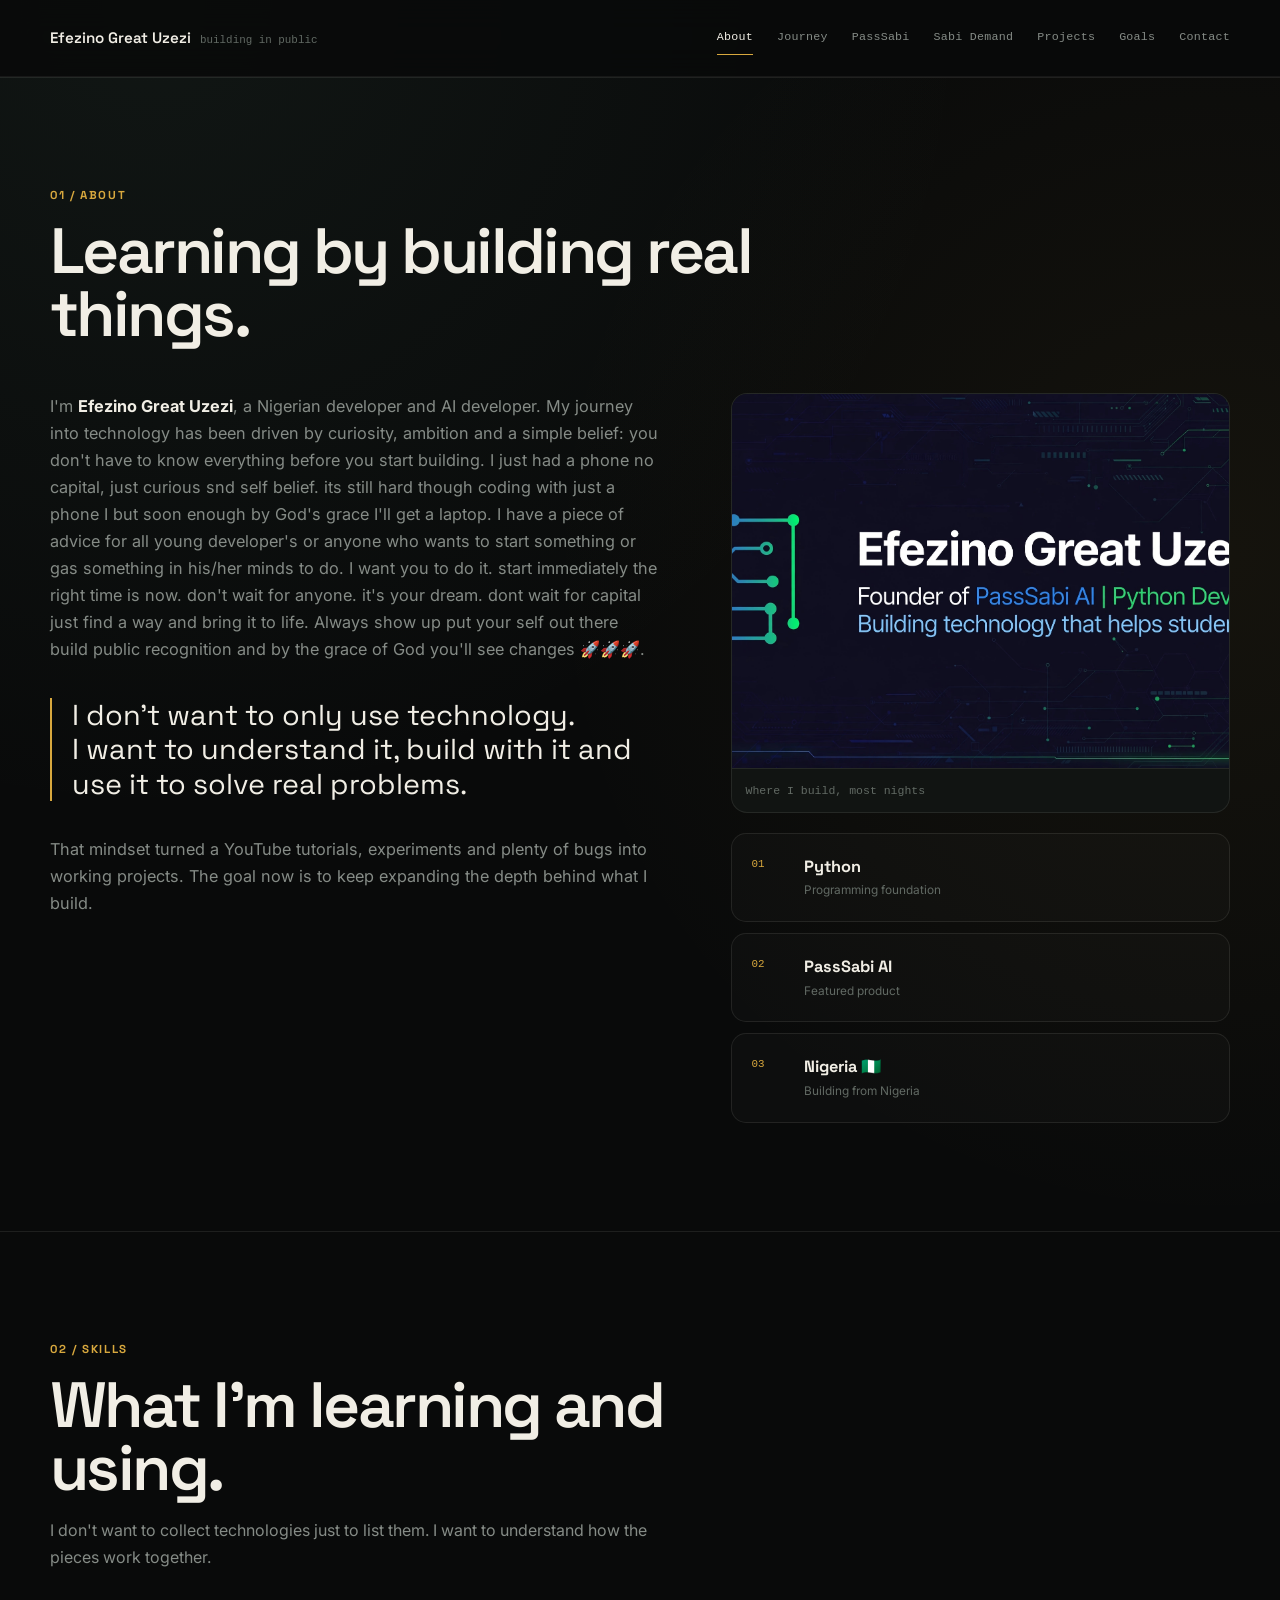
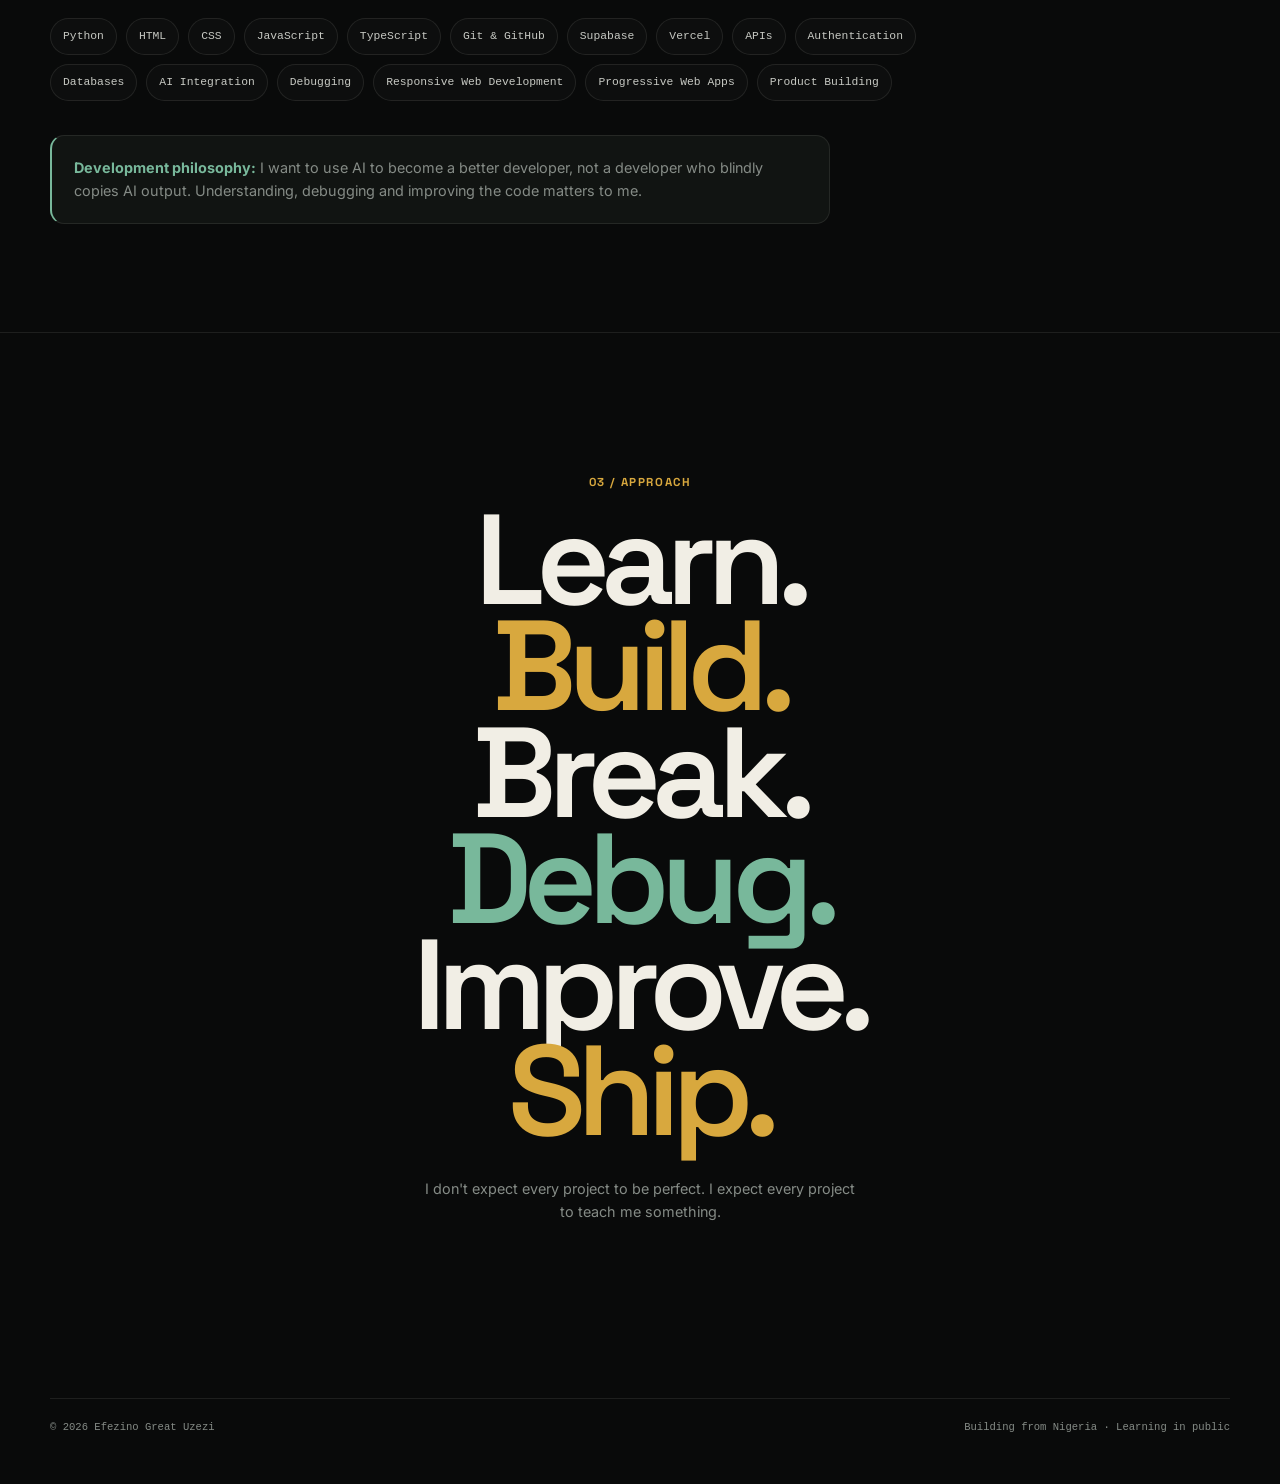
==== commit 92821358: "Add Sabi Demand to portfolio navigation" ====
--- a/about.html
+++ b/about.html
@@ -67,6 +67,7 @@
       <a href="about.html" class="is-active">About</a>
       <a href="journey.html">Journey</a>
       <a href="passsabi.html">PassSabi</a>
+      <a href="sabi-demand.html">Sabi Demand</a>
       <a href="projects.html">Projects</a>
       <a href="goals.html">Goals</a>
       <a href="contact.html">Contact</a>
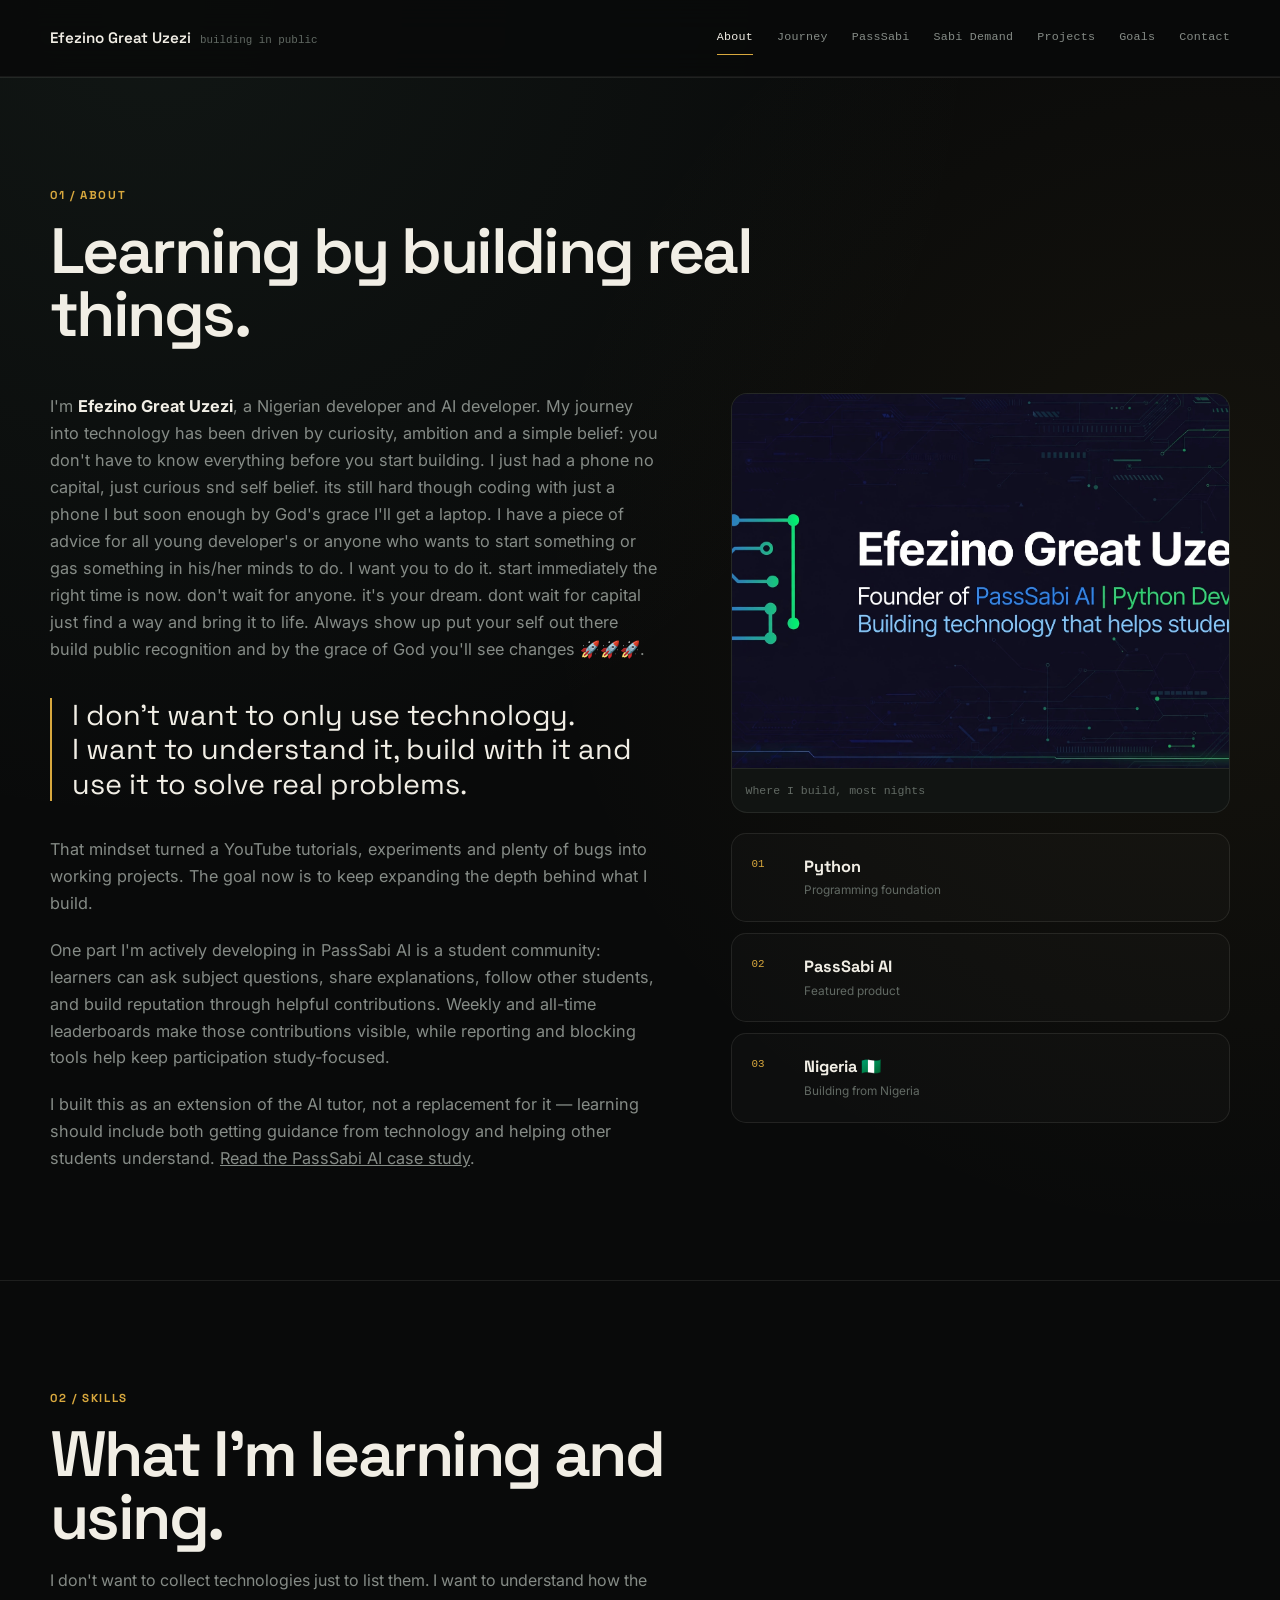
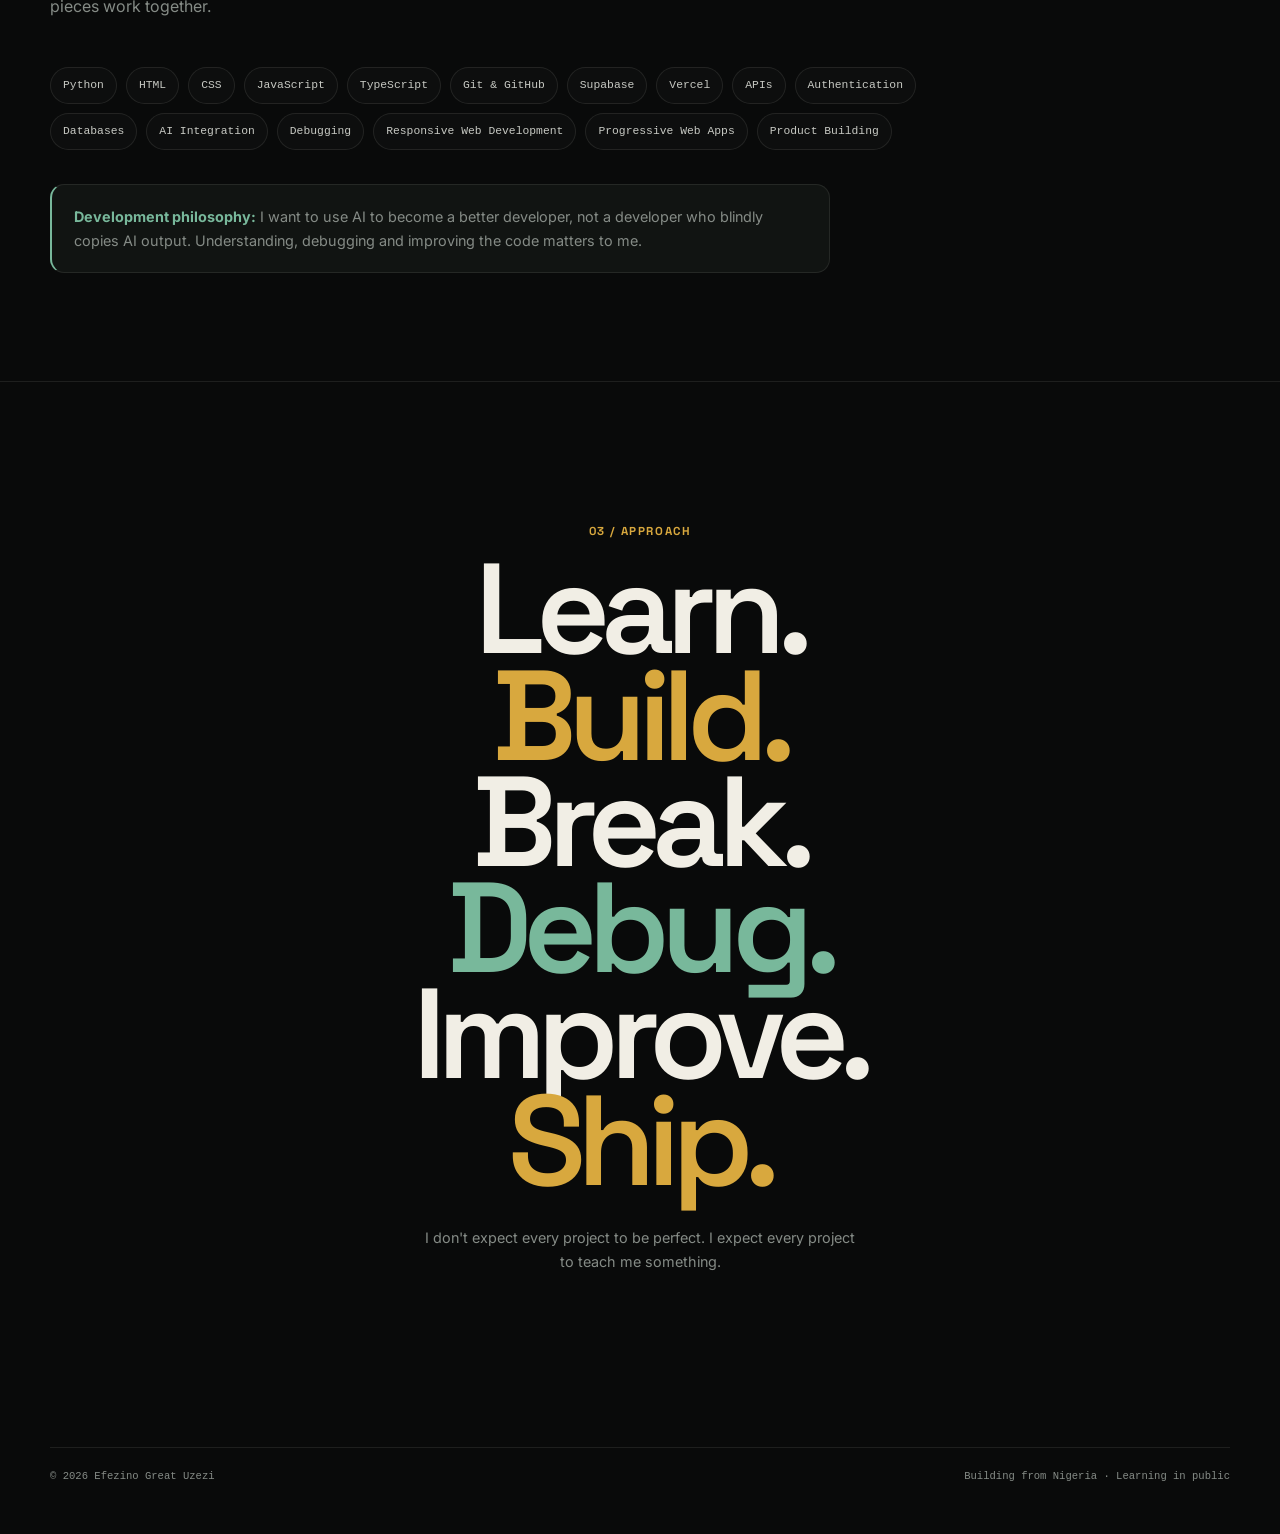
==== commit 4d422cac: "Add PassSabi Community to portfolio About page" ====
--- a/about.html
+++ b/about.html
@@ -107,6 +107,19 @@
             <p>
               That mindset turned a YouTube tutorials, experiments and plenty of bugs into working projects.
               The goal now is to keep expanding the depth behind what I build.
+            </p>
+
+            <p>
+              One part I'm actively developing in PassSabi AI is a student community: learners can ask
+              subject questions, share explanations, follow other students, and build reputation through
+              helpful contributions. Weekly and all-time leaderboards make those contributions visible,
+              while reporting and blocking tools help keep participation study-focused.
+            </p>
+
+            <p>
+              I built this as an extension of the AI tutor, not a replacement for it — learning should
+              include both getting guidance from technology and helping other students understand.
+              <a href="passsabi.html">Read the PassSabi AI case study</a>.
             </p>
           </div>
 
